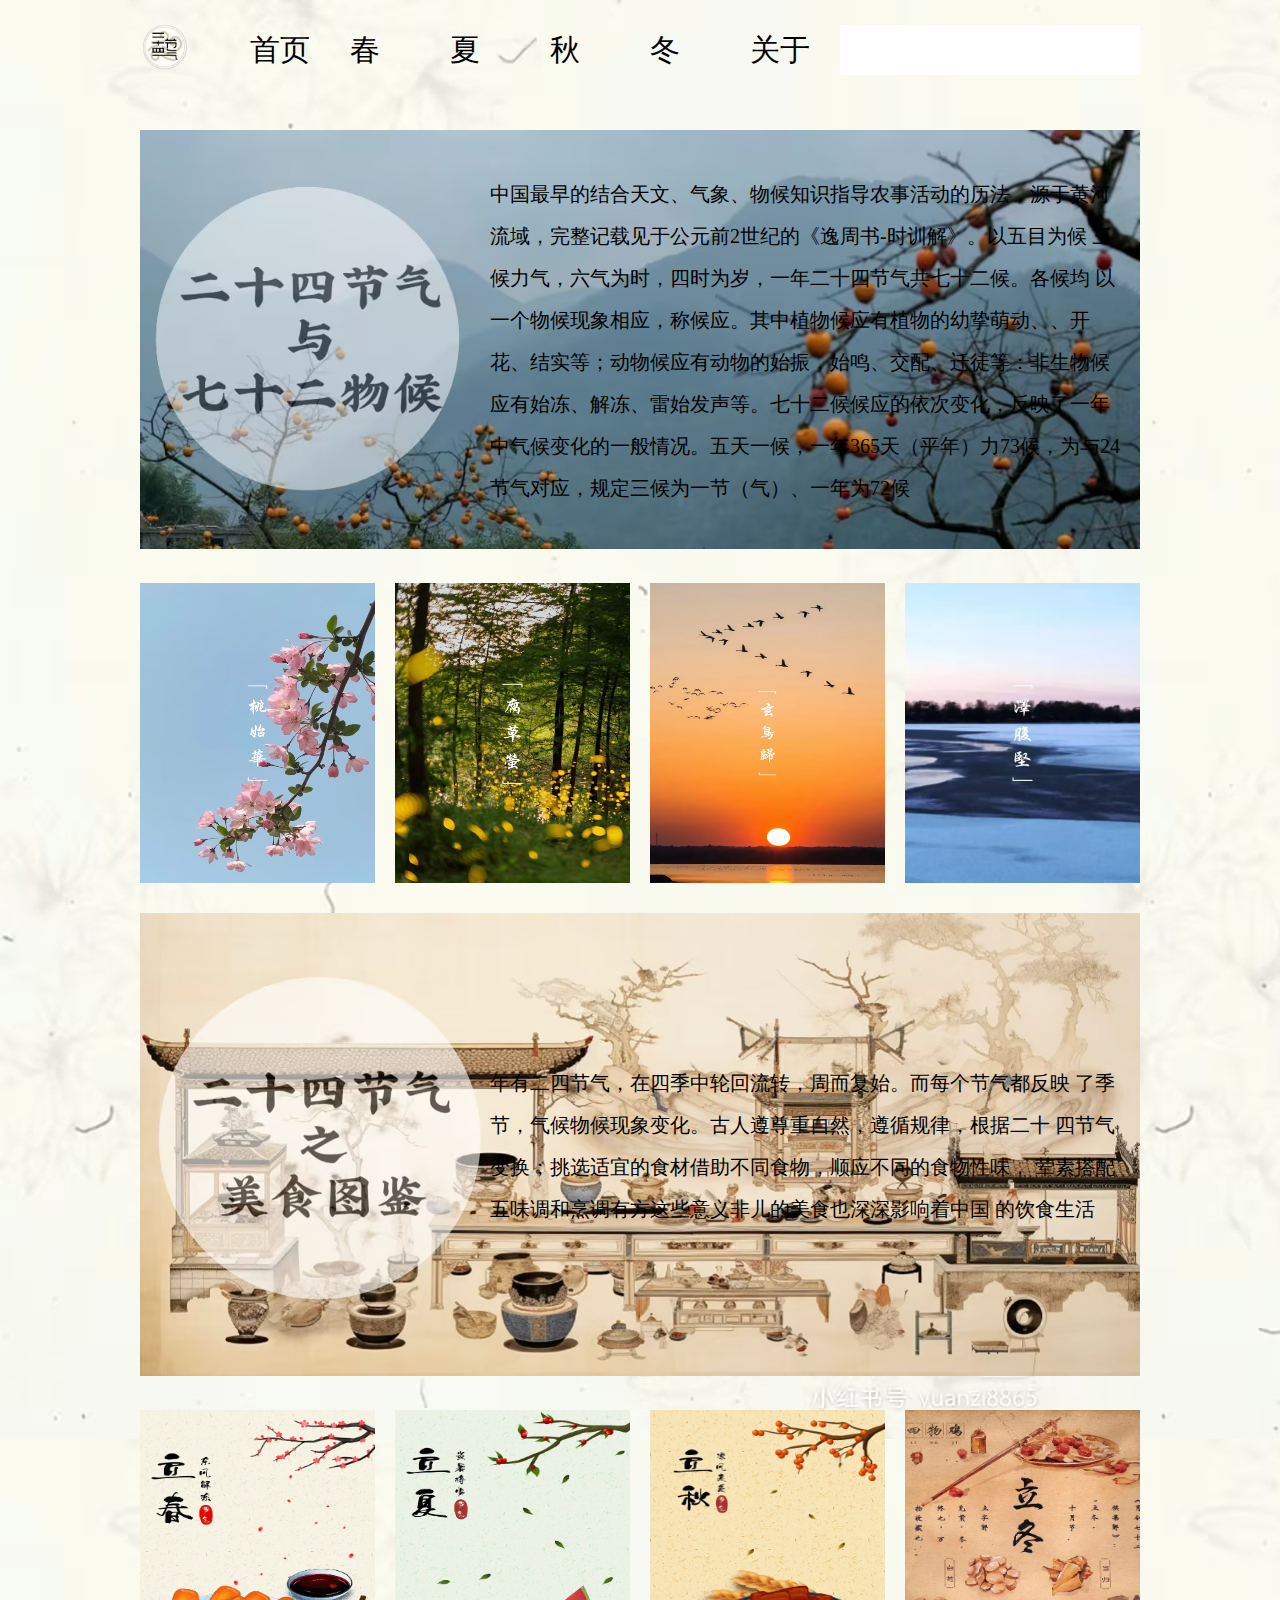
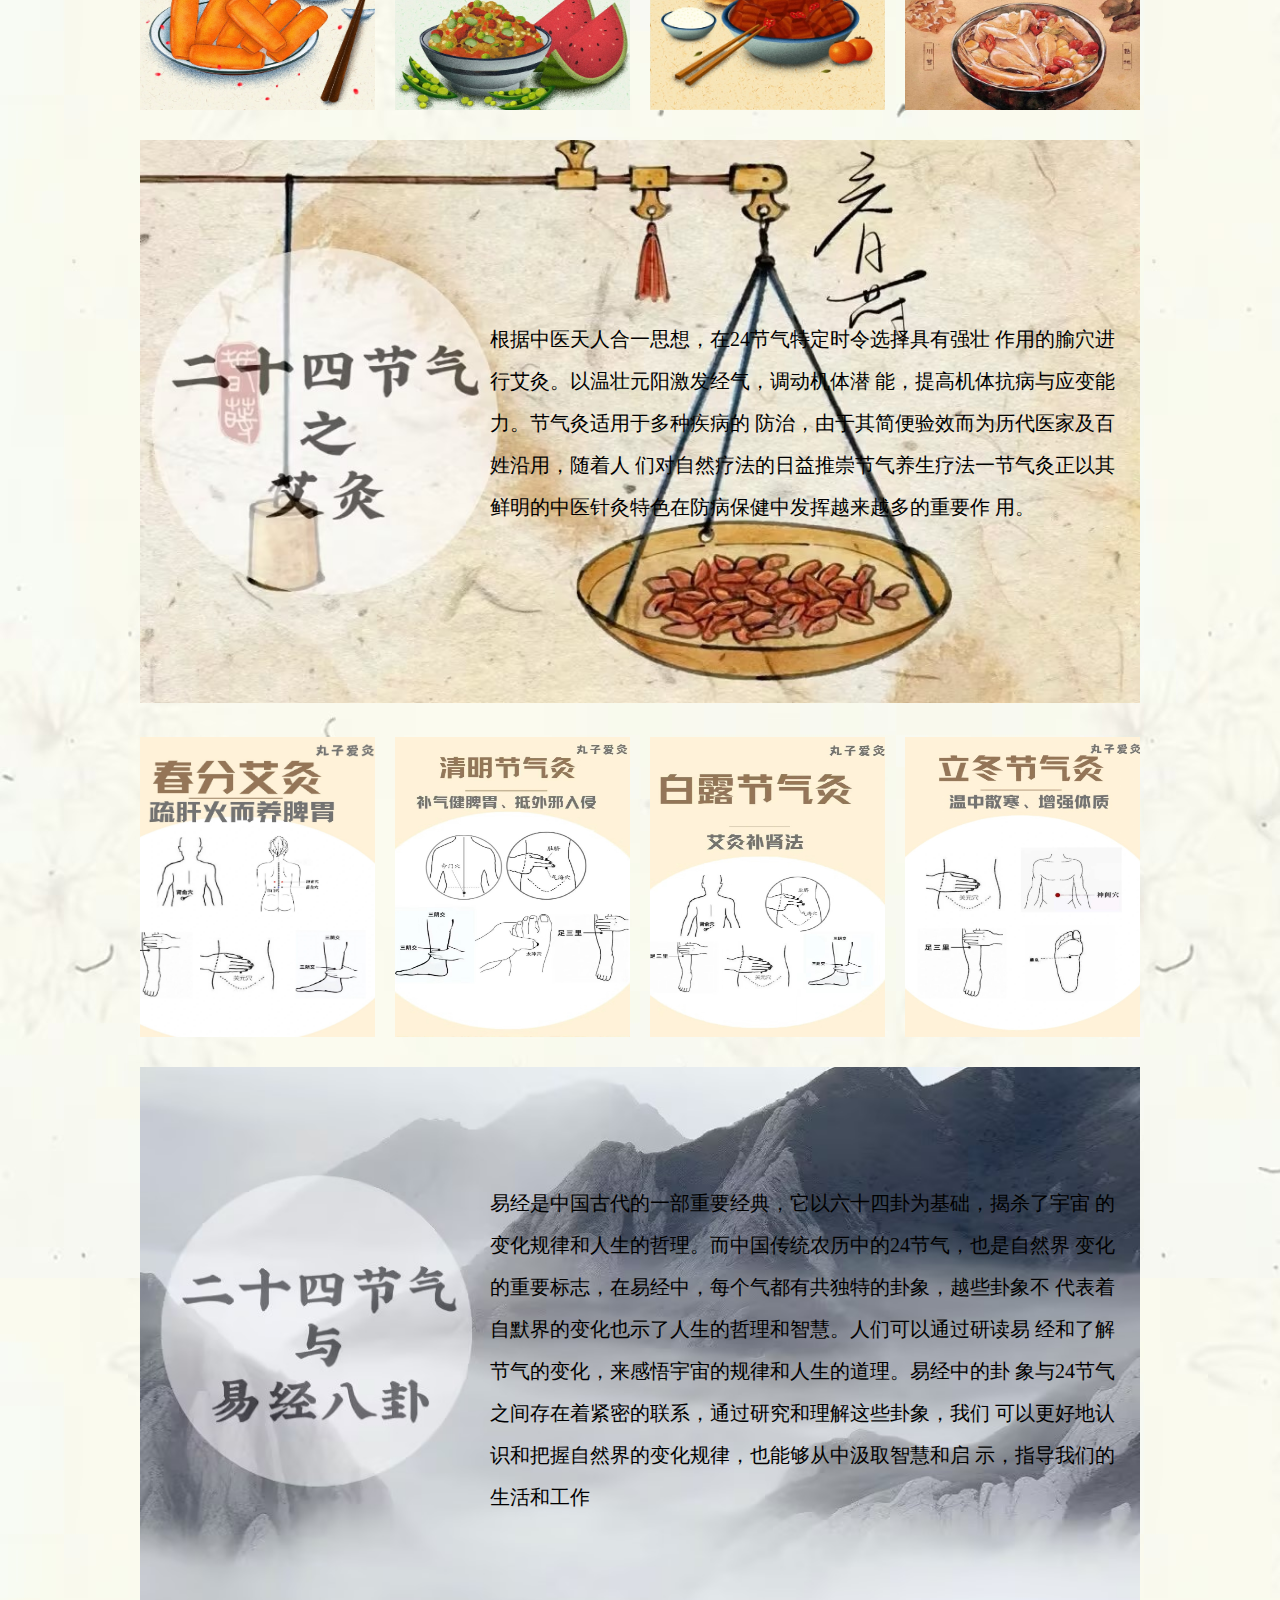
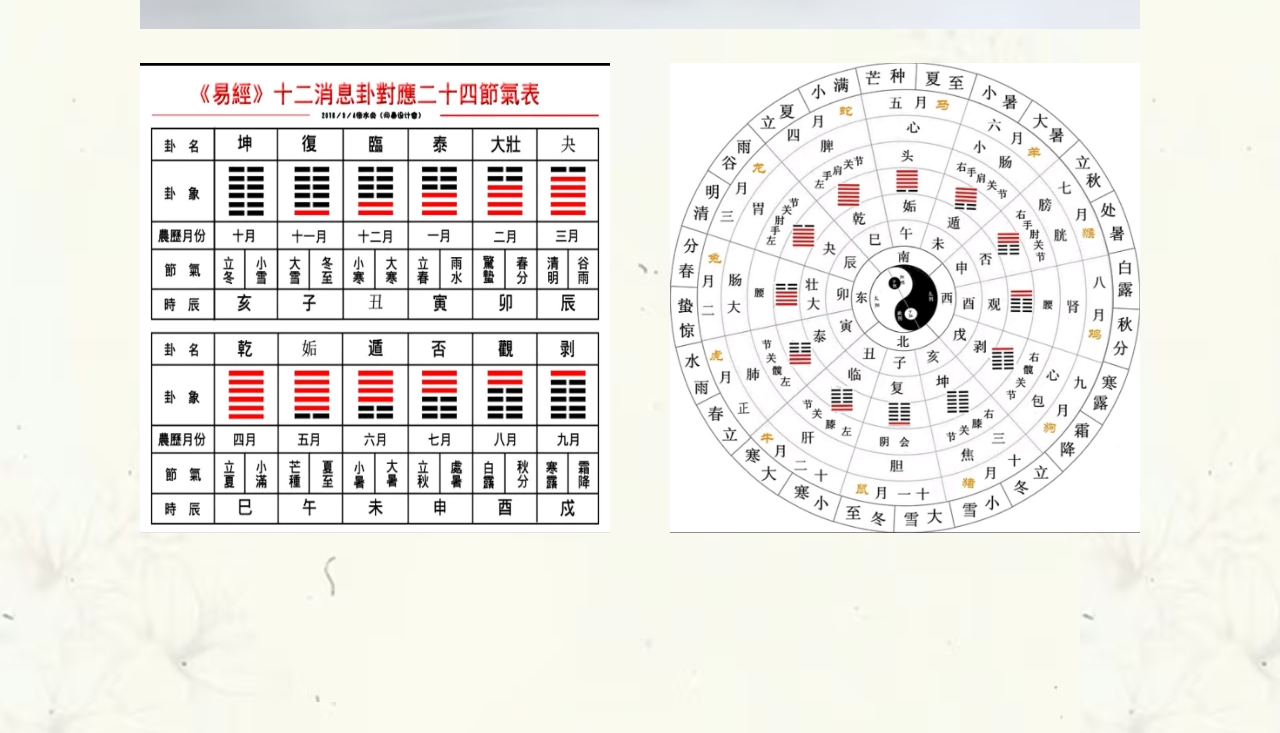
==== about.html @ da1b04cf "24节气" ====
<!DOCTYPE html>
<html lang="en">

<head>
  <meta charset="UTF-8">
  <meta name="viewport" content="width=device-width, initial-scale=1.0">
  <title>首页</title>
  <!-- 引入index.css -->
  <link rel="stylesheet" href="./index.css">
</head>

<body>
  <div class="app">
    <header>
      <ul>
        <li><img src="./images/画板 1.png" style="width:50px;height: 50px;border-radius: 50%;"></li>
        <li><a href="index.html">首页</a></li>
        <!-- 春夏秋冬 -->
        <li><a href="spring.html">春</a></li>
        <li><a href="summer.html">夏</a></li>
        <li><a href="autumn.html">秋</a></li>
        <li><a href="winter.html">冬</a></li>
        <li><a href="about.html">关于</a></li>
      </ul>
      <!-- 搜索 -->
      <div class="search">
        <input type="text">
      </div>
    </header>
    <main>
      <div class="section-1">
        <img src="./images/七十二气候.jpg">
        <div class="desc">
          中国最早的结合天文、气象、物候知识指导农事活动的历法，源于黄河
          流域，完整记载见于公元前2世纪的《逸周书-时训解》。以五目为候
          三候力气，六气为时，四时为岁，一年二十四节气共七十二候。各候均
          以一个物候现象相应，称候应。其中植物候应有植物的幼挚萌动、、开
          花、结实等；动物候应有动物的始振，始鸣、交配、迁徒等：非生物候
          应有始冻、解冻、雷始发声等。七十二候候应的依次变化，反映了一年
          中气候变化的一般情况。五天一候，一年365天（平年）力73候，为与24
          节气对应，规定三候为一节（气）、一年为72候
        </div>
      </div>
      <div class="section-4">
        <img src="./images/春.jpg">
        <img src="./images/夏.jpg">
        <img src="./images/秋.jpg">
        <img src="./images/冬.jpg">
      </div>
      <div class="section-1">
        <img src="./images/美食.jpg">
        <div class="desc">年有二四节气，在四季中轮回流转，周而复始。而每个节气都反映
          了季节，气候物候现象变化。古人遵尊重自然，遵循规律，根据二十
          四节气变换；挑选适宜的食材借助不同食物，顺应不同的食物性味，
          荤素搭配五味调和烹调有方这些意义非儿的美食也深深影响着中国
          的饮食生活</div>
      </div>
      <div class="section-4">
        <img src="./images/春食.jpg">
        <img src="./images/夏食.jpg">
        <img src="./images/秋食.jpg">
        <img src="./images/冬食.jpg">
      </div>
      <div class="section-1">
        <img src="./images/艾灸.jpg">
        <div class="desc">根据中医天人合一思想，在24节气特定时令选择具有强壮
          作用的腧穴进行艾灸。以温壮元阳激发经气，调动机体潜
          能，提高机体抗病与应变能力。节气灸适用于多种疾病的
          防治，由于其简便验效而为历代医家及百姓沿用，随着人
          们对自然疗法的日益推崇节气养生疗法一节气灸正以其
          鲜明的中医针灸特色在防病保健中发挥越来越多的重要作
          用。</div>
      </div>
      <div class="section-4">
        <img src="./images/春灸.jpg">
        <img src="./images/清明节.jpg">
        <img src="./images/白露.jpg">
        <img src="./images/冬灸.jpg">
      </div>
      <div class="section-1">
        <img src="./images/八卦.jpg">
        <div class="desc">易经是中国古代的一部重要经典，它以六十四卦为基础，揭杀了宇宙
          的变化规律和人生的哲理。而中国传统农历中的24节气，也是自然界
          变化的重要标志，在易经中，每个气都有共独特的卦象，越些卦象不
          代表着自默界的变化也示了人生的哲理和智慧。人们可以通过研读易
          经和了解节气的变化，来感悟宇宙的规律和人生的道理。易经中的卦
          象与24节气之间存在着紧密的联系，通过研究和理解这些卦象，我们
          可以更好地认识和把握自然界的变化规律，也能够从中汲取智慧和启
          示，指导我们的生活和工作</div>
      </div>
      <div class="section-2">
        <img src="./images/表格.jpg">
        <img src="./images/卦.jpg">
      </div>
    </main>
    <footer></footer>
  </div>
</body>

</html>
---- index.css ----
* {
  margin: 0;
  padding: 0;
  box-sizing: border-box;
}

.app {
  font-family: "楷体";
  background-image: url("./images/fd163096a22c0e56d0426e5f48645cc6.jpg");
  width: 100%;
  margin: 0 auto;
  padding-bottom: 200px;
}

header {
  display: flex;
  align-items: center;
  justify-content: space-between;
  width: 1000px;
  margin: 0 auto;
  height: 100px;
}
header ul {
  flex: 1;
  display: flex;
  align-items: center;
}
header ul li {
  display: inline-block;
  list-style: none;
  font-size: 30px;
  flex: 1;
}
header ul li a {
  text-decoration: none;
  color: #000;
  padding: 10px;
}
header ul li a:hover {
  color: #fff;
  background: #000;
}
header .search input {
  width: 300px;
  height: 50px;
  border: none;
  background-color: #fff;
  padding: 5px;
  outline: none;
}
header .search input::placeholder {
  color: #ccc;
  font-size: 18px;
}

main {
  width: 1000px;
  margin: 0 auto;
}
main .section-1 {
  position: relative;
  margin-top: 30px;
}
main .section-1 img {
  width: 100%;
  object-fit: contain;
}
main .section-1 .desc {
  position: absolute;
  top: 50%;
  transform: translateY(-50%);
  left: 35%;
  font-size: 20px;
  line-height: 42px;
  right: 20px;
}
main .section-2 {
  position: relative;
  display: flex;
  margin-top: 30px;
  gap: 60px;
}
main .section-2 img {
  display: inline-block;
  width: calc(50% - 30px);
}
main .section-4 {
  position: relative;
  display: flex;
  margin-top: 30px;
  gap: 20px;
}
main .section-4 img {
  flex: 1;
  height: 300px;
}
main .banner {
  position: relative;
  margin-top: 30px;
}
main .banner img {
  width: 100%;
  object-fit: contain;
}

.main {
  width: 1000px;
  margin: 0 auto;
  background-color: aquamarine;
  background-image: url("../images/bg.jpg");
}
.main .section {
  margin-bottom: 40px;
}
.main .banner {
  object-fit: contain;
  width: 100%;
  margin: 0;
  padding: 0;
}
.main .flex {
  display: flex;
  justify-content: space-between;
}
.main .flex .item {
  flex: 1;
  position: relative;
}
.main .flex .item img {
  width: 100%;
  object-fit: cover;
}
.main .flex .item .desc {
  position: absolute;
  top: 0;
  bottom: 0;
  left: 0;
  width: 100%;
  padding: 10px;
  font-size: 30px;
  display: flex;
  justify-content: center;
  align-items: center;
  letter-spacing: 4px;
}
.main .title {
  text-align: center;
  font-size: 30px;
  font-weight: bold;
  margin: 20px 0;
}
.main .article {
  margin-bottom: 20px;
}
.main .article .sub-title {
  text-align: center;
  font-size: 26px;
  margin: 20px 0;
}
.main .article .content {
  font-size: 20px;
  line-height: 1.5;
  margin: 0 auto;
  width: 800px;
}

/*# sourceMappingURL=index.css.map */
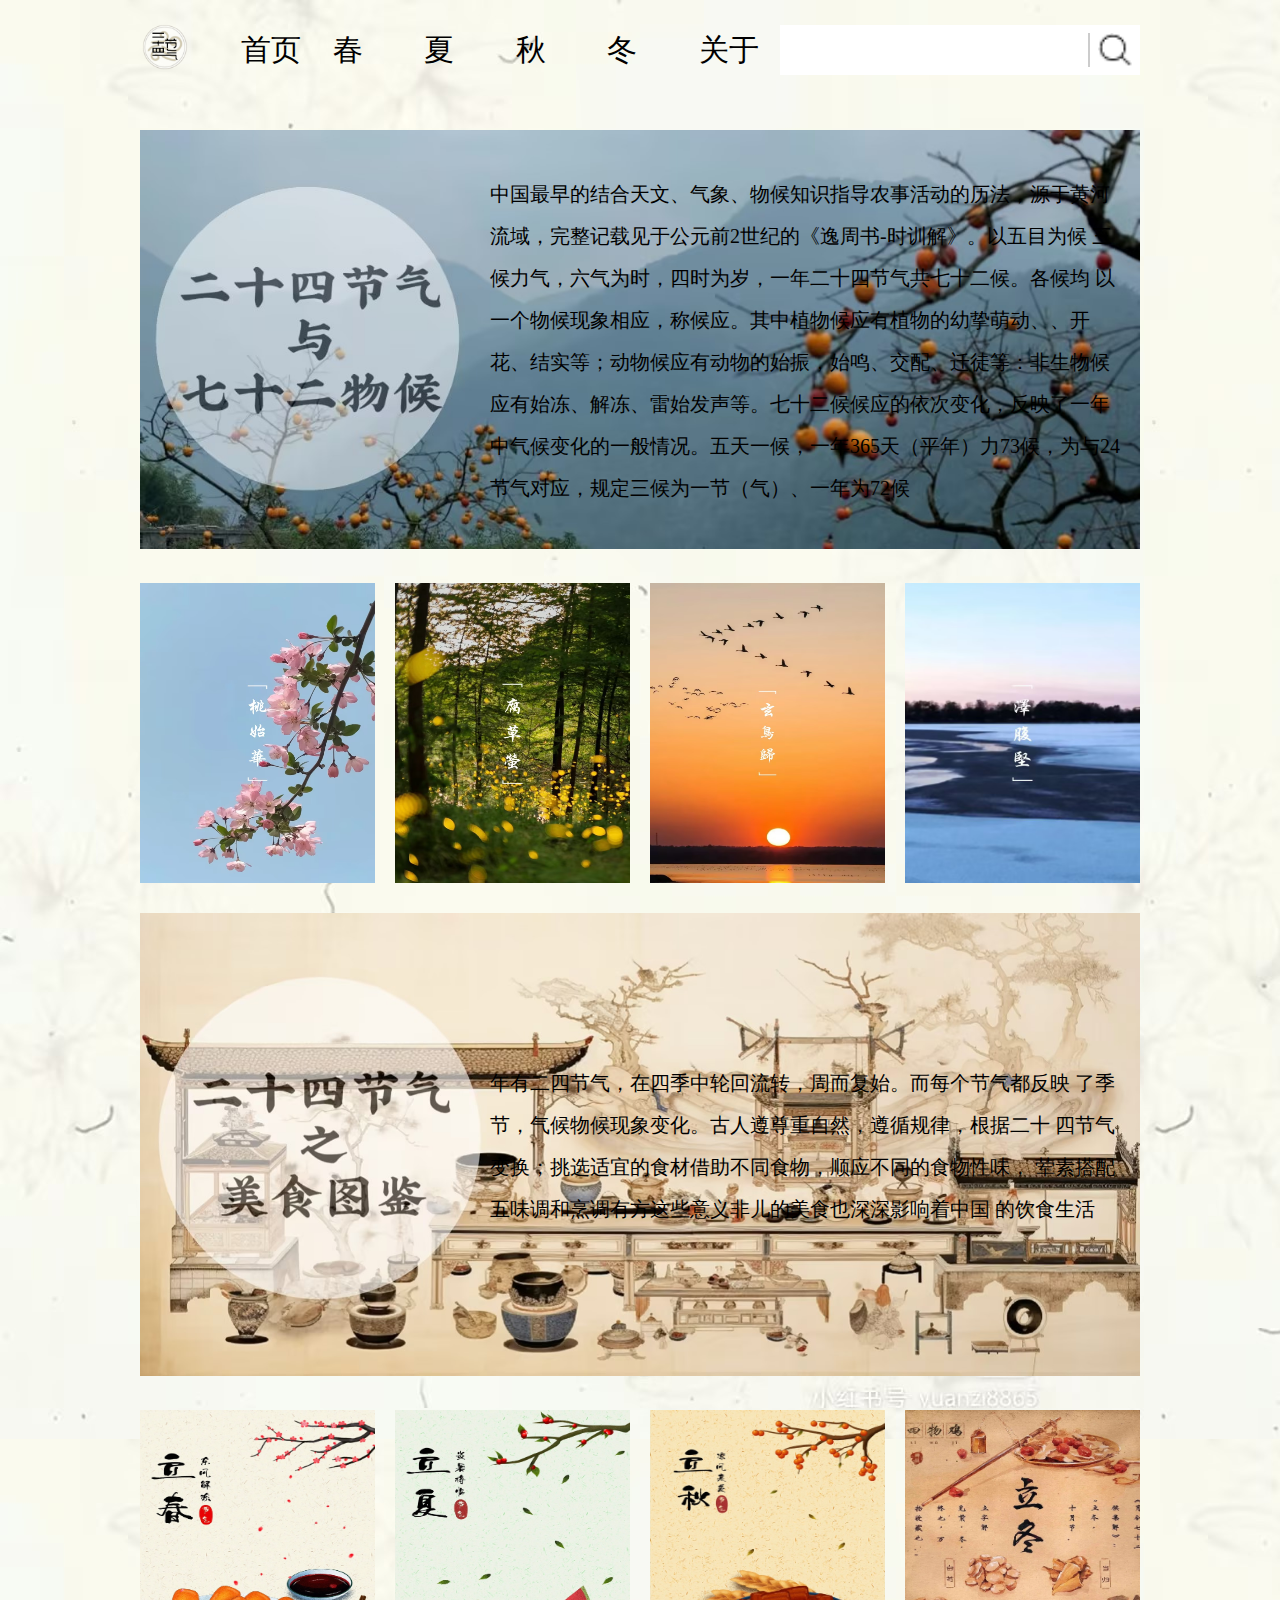
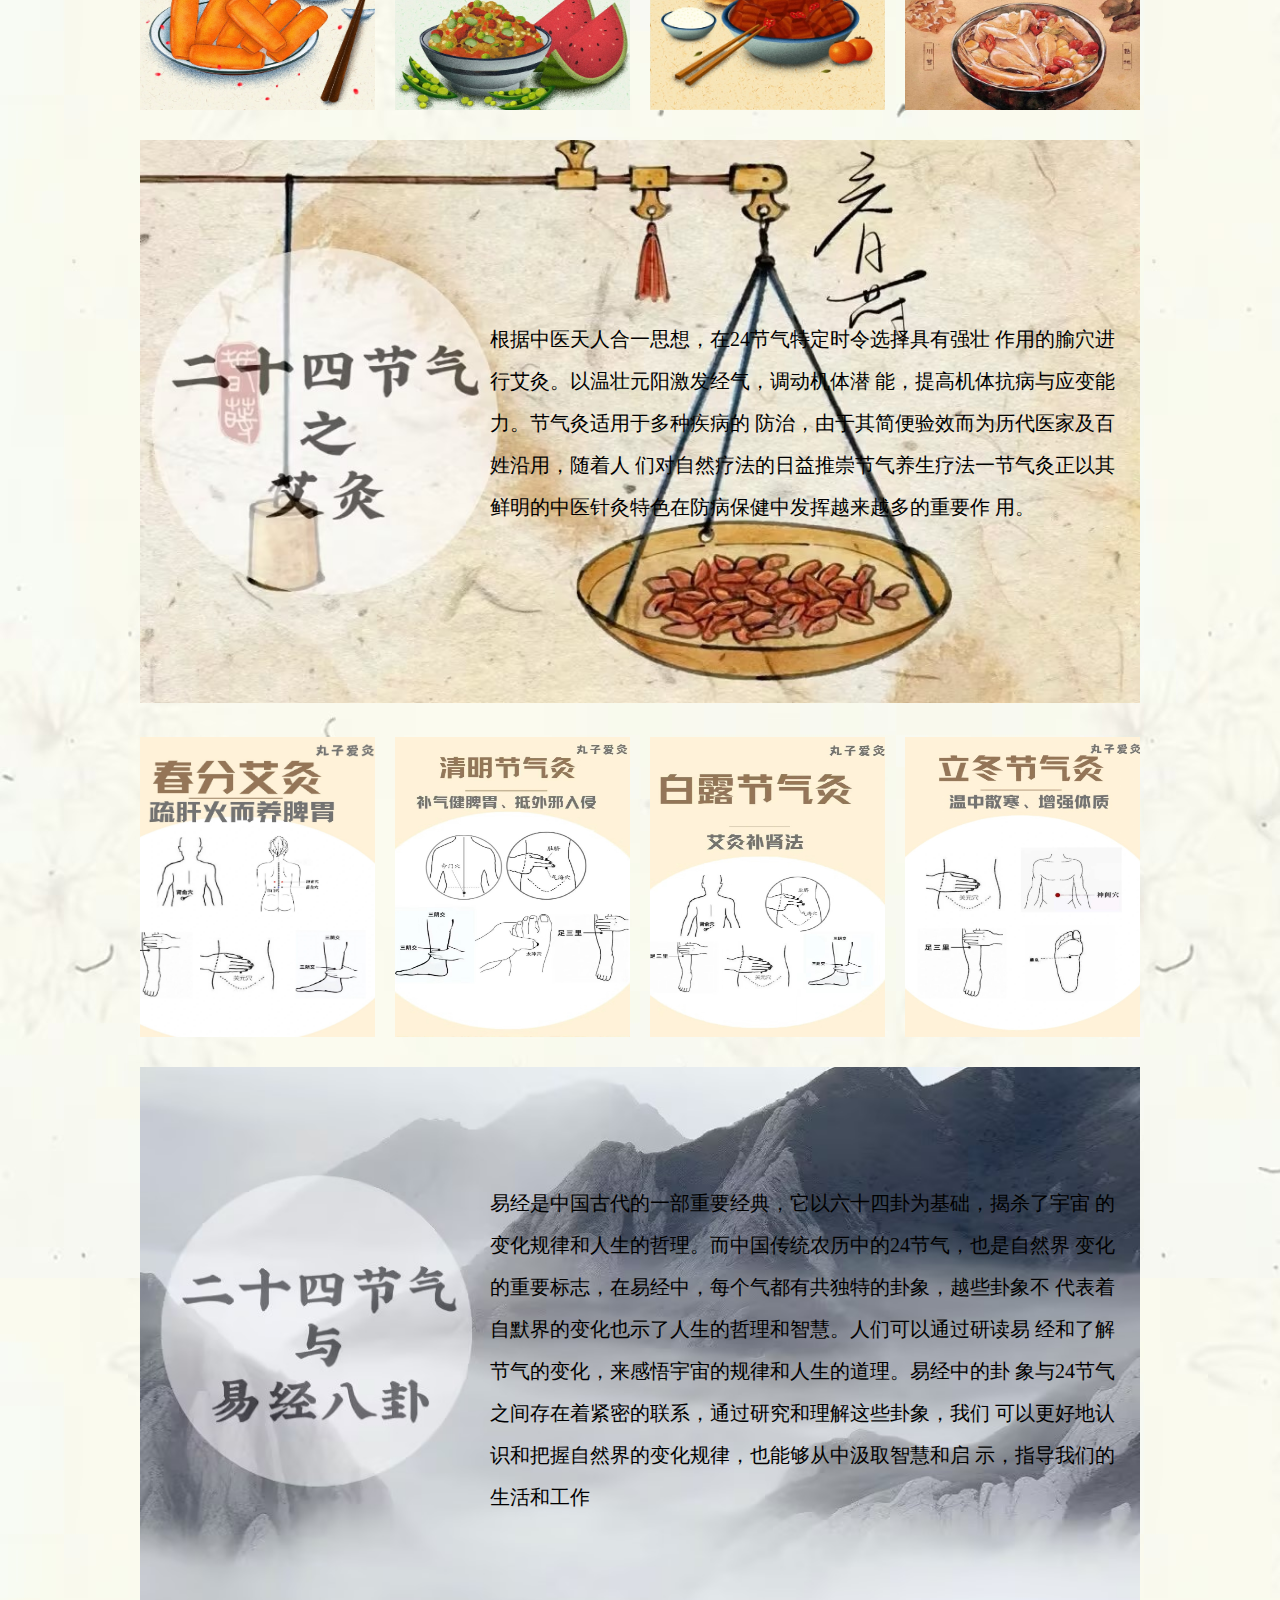
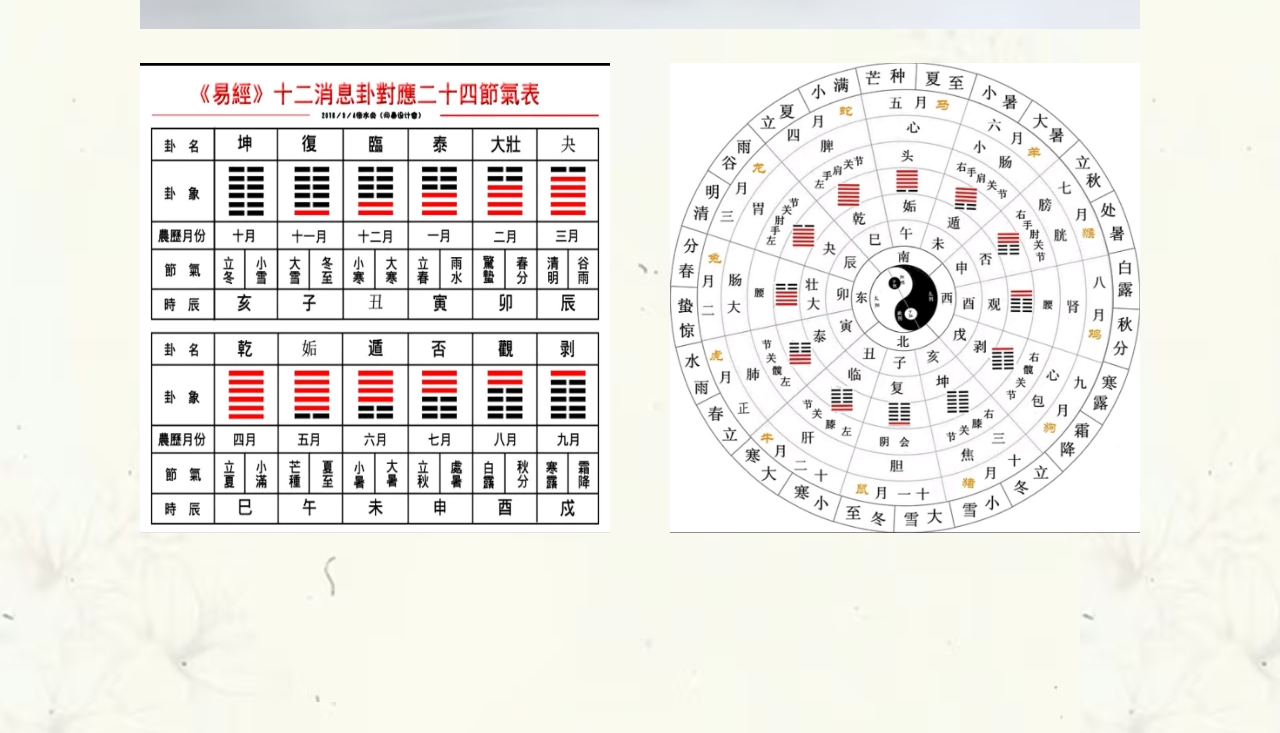
==== commit 798d3fd2: "24节气" ====
--- a/about.html
+++ b/about.html
@@ -25,6 +25,7 @@
       <!-- 搜索 -->
       <div class="search">
         <input type="text">
+        <img src="./images/icon-search.png">
       </div>
     </header>
     <main>
--- a/index.css
+++ b/index.css
@@ -20,51 +20,73 @@
   margin: 0 auto;
   height: 100px;
 }
+
 header ul {
   flex: 1;
   display: flex;
   align-items: center;
 }
+
 header ul li {
   display: inline-block;
   list-style: none;
   font-size: 30px;
   flex: 1;
 }
+
 header ul li a {
   text-decoration: none;
   color: #000;
   padding: 10px;
 }
+
 header ul li a:hover {
   color: #fff;
   background: #000;
 }
+
+header .search {
+  background-color: #fff;
+  display: flex;
+  align-items: center;
+  padding: 8px;
+}
+
 header .search input {
   width: 300px;
-  height: 50px;
+  height: 34px;
   border: none;
   background-color: #fff;
   padding: 5px;
   outline: none;
 }
+
 header .search input::placeholder {
   color: #ccc;
   font-size: 18px;
 }
 
+header .search img {
+  height: 34px;
+  border-left: 2px solid #ccc;
+  padding-left: 8px;
+}
+
 main {
   width: 1000px;
   margin: 0 auto;
 }
+
 main .section-1 {
   position: relative;
   margin-top: 30px;
 }
+
 main .section-1 img {
   width: 100%;
   object-fit: contain;
 }
+
 main .section-1 .desc {
   position: absolute;
   top: 50%;
@@ -74,30 +96,36 @@
   line-height: 42px;
   right: 20px;
 }
+
 main .section-2 {
   position: relative;
   display: flex;
   margin-top: 30px;
   gap: 60px;
 }
+
 main .section-2 img {
   display: inline-block;
   width: calc(50% - 30px);
 }
+
 main .section-4 {
   position: relative;
   display: flex;
   margin-top: 30px;
   gap: 20px;
 }
+
 main .section-4 img {
   flex: 1;
   height: 300px;
 }
+
 main .banner {
   position: relative;
   margin-top: 30px;
 }
+
 main .banner img {
   width: 100%;
   object-fit: contain;
@@ -106,30 +134,35 @@
 .main {
   width: 1000px;
   margin: 0 auto;
-  background-color: aquamarine;
   background-image: url("../images/bg.jpg");
 }
+
 .main .section {
   margin-bottom: 40px;
 }
+
 .main .banner {
   object-fit: contain;
   width: 100%;
   margin: 0;
   padding: 0;
 }
+
 .main .flex {
   display: flex;
   justify-content: space-between;
 }
+
 .main .flex .item {
   flex: 1;
   position: relative;
 }
+
 .main .flex .item img {
   width: 100%;
   object-fit: cover;
 }
+
 .main .flex .item .desc {
   position: absolute;
   top: 0;
@@ -143,20 +176,24 @@
   align-items: center;
   letter-spacing: 4px;
 }
+
 .main .title {
   text-align: center;
   font-size: 30px;
   font-weight: bold;
   margin: 20px 0;
 }
+
 .main .article {
   margin-bottom: 20px;
 }
+
 .main .article .sub-title {
   text-align: center;
   font-size: 26px;
   margin: 20px 0;
 }
+
 .main .article .content {
   font-size: 20px;
   line-height: 1.5;
@@ -164,4 +201,4 @@
   width: 800px;
 }
 
-/*# sourceMappingURL=index.css.map */
+/*# sourceMappingURL=index.css.map */